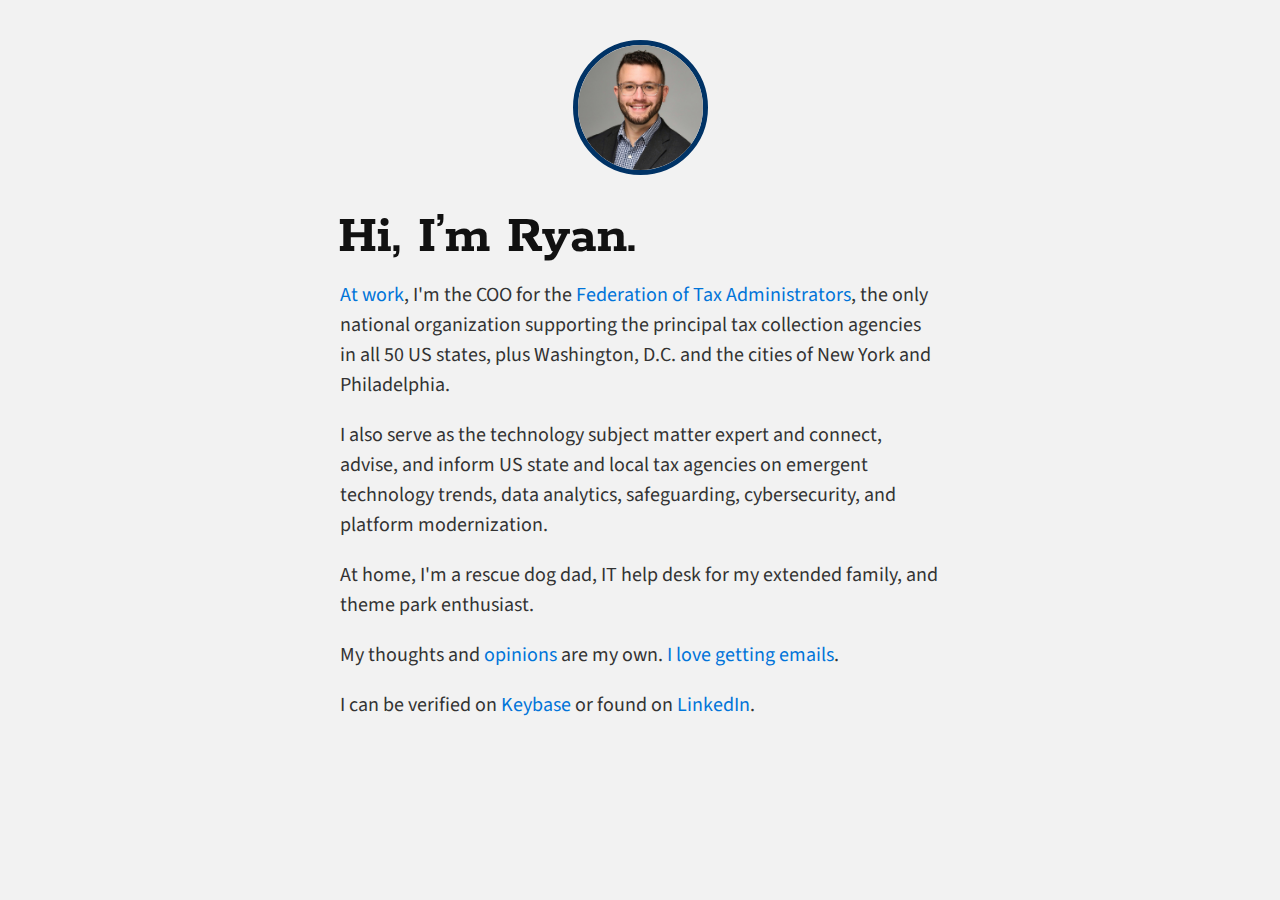
==== index.html @ d894a468 "Added profile image, updated copy and CSS for padding.  Padded h1 instead of image to preserve circu" ====
<!DOCTYPE html>
<html>
<head>
  <meta charset="utf-8">
  <meta http-equiv="X-UA-Compatible" content="IE=edge">
  <meta name="description" content="Ryan Minnick is a COO and technologist.">
  <meta name="viewport" content="width=device-width, initial-scale=1.0">
  <title>Ryan Minnick</title>
  <link rel="stylesheet" href="css/main.css">
</head>
<body>
  <div class="container">
    <img class="logo" src="img/RM-prof-sq.jpg" alt="RM Logo">
    <h1 id="hi-im-ryan">Hi, I’m <a href="https://keybase.io/ryanminnick">Ryan</a>.</h1>

<p><a href="https://linkedin.com/in/ryanminnick">At work</a>, I'm the COO for the <a href="http://taxadmin.org">Federation of Tax Administrators</a>, the only national organization supporting the principal tax collection agencies in all 50 US states, plus Washington, D.C. and the cities of New York and Philadelphia. 

<p>I also serve as the technology subject matter expert and connect, advise, and inform US state and local tax agencies on emergent technology trends, data analytics, safeguarding, cybersecurity, and platform modernization.

<p>At home, I'm a rescue dog dad, IT help desk for my extended family, and theme park enthusiast.

<p>My thoughts and <a href="https://twitter.com/ryanminnick">opinions</a> are my own.  <a href="mailto:ryan@rminnick.com">I love getting emails</a>.</p>

<p>I can be verified on <a href="https://keybase.io/ryanminnick">Keybase</a> or found on <a href="https://linkedin.com/in/ryanminnick">LinkedIn</a>.</p>

  </div>


</body>
</html>
---- css/main.css ----
/*! normalize.css v2.1.3 | MIT License | git.io/normalize */@import url(//fonts.googleapis.com/css?family=Source+Sans+Pro:400,700|Rokkitt:700);article,aside,details,figcaption,figure,footer,header,hgroup,main,nav,section,summary{display:block}audio,canvas,video{display:inline-block}audio:not([controls]){display:none;height:0}[hidden],template{display:none}html{font-family:sans-serif;-ms-text-size-adjust:100%;-webkit-text-size-adjust:100%}body{margin:0}a{background:transparent}a:focus{outline:thin dotted}a:active,a:hover{outline:0}h1{font-size:2em;margin:0.67em 0;padding:35px 0px 0px 0px}abbr[title]{border-bottom:1px dotted}b,strong{font-weight:bold}dfn{font-style:italic}hr{-moz-box-sizing:content-box;box-sizing:content-box;height:0}mark{background:#ff0;color:#000}code,kbd,pre,samp{font-family:monospace, serif;font-size:1em}pre{white-space:pre-wrap}q{quotes:"\201C" "\201D" "\2018" "\2019"}small{font-size:80%}sub,sup{font-size:75%;line-height:0;position:relative;vertical-align:baseline}sup{top:-0.5em}sub{bottom:-0.25em}img{border:0}svg:not(:root){overflow:hidden}figure{margin:0}fieldset{border:1px solid #c0c0c0;margin:0 2px;padding:0.35em 0.625em 0.75em}legend{border:0;padding:0}button,input,select,textarea{font-family:inherit;font-size:100%;margin:0}button,input{line-height:normal}button,select{text-transform:none}button,html input[type="button"],input[type="reset"],input[type="submit"]{-webkit-appearance:button;cursor:pointer}button[disabled],html input[disabled]{cursor:default}input[type="checkbox"],input[type="radio"]{box-sizing:border-box;padding:0}input[type="search"]{-webkit-appearance:textfield;-moz-box-sizing:content-box;-webkit-box-sizing:content-box;box-sizing:content-box}input[type="search"]::-webkit-search-cancel-button,input[type="search"]::-webkit-search-decoration{-webkit-appearance:none}button::-moz-focus-inner,input::-moz-focus-inner{border:0;padding:0}textarea{overflow:auto;vertical-align:top}table{border-collapse:collapse;border-spacing:0}.logo{width:100px;padding:0px 0px 20px 0px}html{font:16px/1.5 'Source Sans Pro', sans-serif}@media (min-width: 30rem){.logo{border-radius: 50%;border: 5px solid #003366;width:125px;padding:0px 0px 0px 0px}html{font-size:20px}}body{margin:2rem 0 1rem;color:#333;background-color:rgba(241,241,241,0.94)}@media (min-width: 30rem){body{margin-top:2rem;background-color:rgba(241,241,241,0.94)}}a{color:#0074d9;text-decoration:none}a:hover,a:focus{text-decoration:underline}h1,h2,h3,h4,h5,h6{font-family:Rokkitt, sans-serif;margin:0 0 0.5rem -0.1rem;line-height:1;color:#111;text-rendering:optimizeLegibility}h1{font-size:2rem;margin-bottom:.75rem}@media (min-width: 30rem){h1{font-size:2.75rem;margin-bottom:.75rem}}h1 a{color:inherit}h2{margin-top:2rem;font-size:1.25rem;margin-bottom:0.75rem}@media (min-width: 30rem){h2{margin-top:2.5rem;font-size:1.5rem;margin-bottom:1rem}}h3,h4,h5,h6{margin-top:1.5rem;font-size:1rem;text-transform:uppercase}p,ul,ol,dl,table,pre,blockquote{margin-top:0;margin-bottom:1rem}ul,ol{padding-left:1.5rem}dd{margin-left:1.5rem}blockquote{margin-left:0;margin-right:0;padding:.5rem 1rem;border-left:.25rem solid #ccc;color:#666}blockquote p:last-child{margin-bottom:0}hr{border:none;margin:1.5rem 0;border-bottom:1px solid #ccc;position:relative;top:-1px}.container img,.container iframe{max-width:100%}.container img{margin:0 auto;display:block}table{width:100%;border:1px solid #ccc;border-collapse:collapse}td,th{padding:.25rem .5rem;border:1px solid #ccc}pre,code{font-family:inherit;background-color:#eee}pre{padding:.5rem 1rem;font-size:0.8rem}code{padding:.1rem .25rem}pre>code{padding:0}.container{max-width:30rem;margin:0 auto;padding:0 1rem}.hll{background-color:#ffc}.c{color:#999}.err{color:#AA0000;background-color:#faa}.k{color:#006699}.o{color:#555}.cm{color:#0099FF;font-style:italic}.cp{color:#099}.c1{color:#999}.cs{color:#999}.gd{background-color:#FFCCCC;border:1px solid #c00}.ge{font-style:italic}.gr{color:red}.gh{color:#003300}.gi{background-color:#CCFFCC;border:1px solid #0c0}.go{color:#aaa}.gp{color:#000099}.gu{color:#003300}.gt{color:#9c6}.kc{color:#006699}.kd{color:#006699}.kn{color:#006699}.kp{color:#069}.kr{color:#006699}.kt{color:#007788}.m{color:#f60}.s{color:#d44950}.na{color:#4f9fcf}.nb{color:#366}.nc{color:#00AA88}.no{color:#360}.nd{color:#99f}.ni{color:#999999}.ne{color:#CC0000}.nf{color:#c0f}.nl{color:#99f}.nn{color:#00CCFF}.nt{color:#2f6f9f}.nv{color:#033}.ow{color:#000000}.w{color:#bbb}.mf{color:#f60}.mh{color:#f60}.mi{color:#f60}.mo{color:#f60}.sb{color:#c30}.sc{color:#c30}.sd{color:#CC3300;font-style:italic}.s2{color:#c30}.se{color:#CC3300}.sh{color:#c30}.si{color:#a00}.sx{color:#c30}.sr{color:#3aa}.s1{color:#c30}.ss{color:#fc3}.bp{color:#366}.vc{color:#033}.vg{color:#033}.vi{color:#033}.il{color:#f60}.css .o,.css .o+.nt,.css .nt+.nt{color:#999}
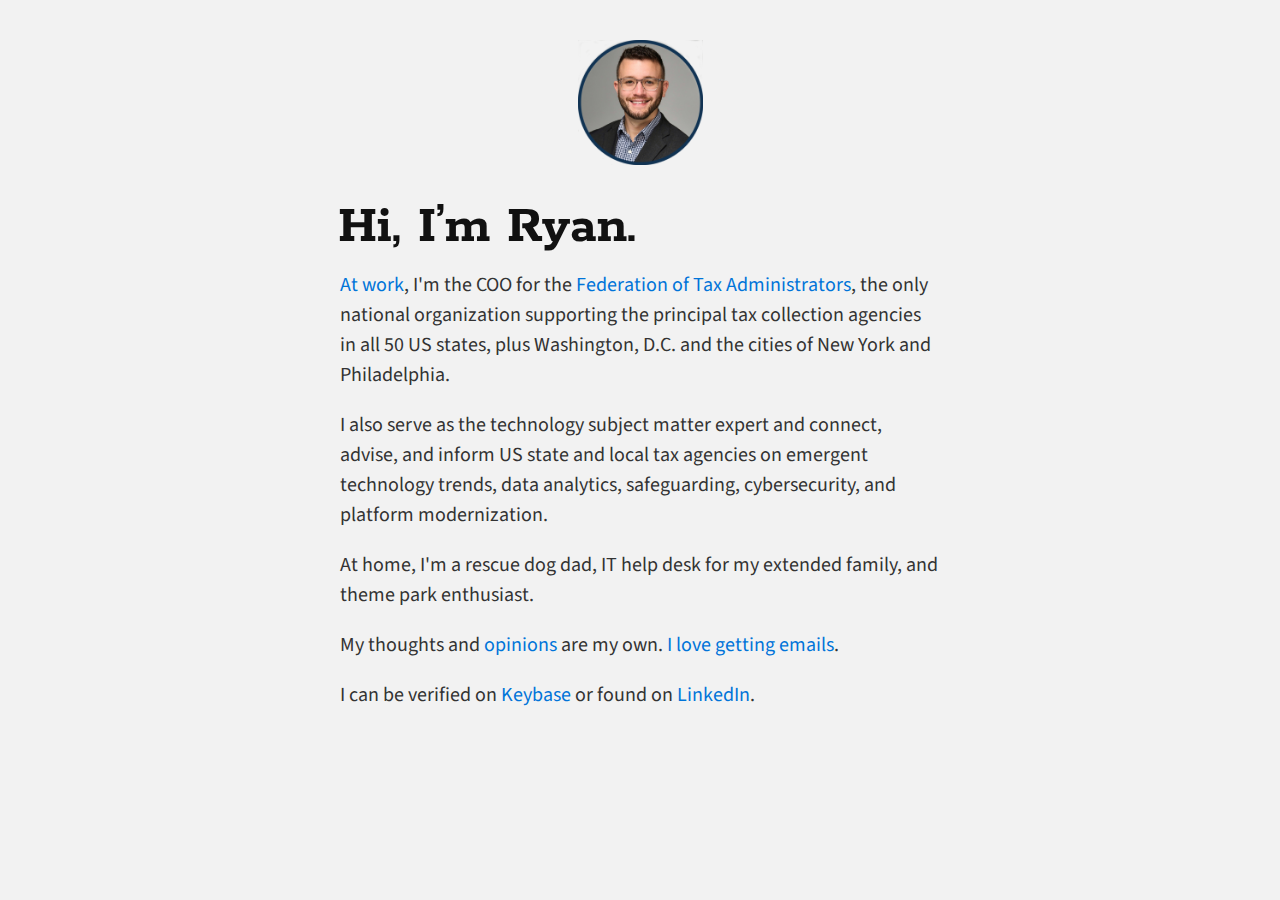
==== commit 446874a9: "Gave up on making CSS work for all broswers - just used custom shaped PNG for logo/profle." ====
--- a/index.html
+++ b/index.html
@@ -10,7 +10,7 @@
 </head>
 <body>
   <div class="container">
-    <img class="logo" src="img/RM-prof-sq.jpg" alt="RM Logo">
+    <img class="logo" src="img/RM-profile.png" alt="RM Logo">
     <h1 id="hi-im-ryan">Hi, I’m <a href="https://keybase.io/ryanminnick">Ryan</a>.</h1>
 
 <p><a href="https://linkedin.com/in/ryanminnick">At work</a>, I'm the COO for the <a href="http://taxadmin.org">Federation of Tax Administrators</a>, the only national organization supporting the principal tax collection agencies in all 50 US states, plus Washington, D.C. and the cities of New York and Philadelphia. 
--- a/css/main.css
+++ b/css/main.css
@@ -1 +1 @@
-/*! normalize.css v2.1.3 | MIT License | git.io/normalize */@import url(//fonts.googleapis.com/css?family=Source+Sans+Pro:400,700|Rokkitt:700);article,aside,details,figcaption,figure,footer,header,hgroup,main,nav,section,summary{display:block}audio,canvas,video{display:inline-block}audio:not([controls]){display:none;height:0}[hidden],template{display:none}html{font-family:sans-serif;-ms-text-size-adjust:100%;-webkit-text-size-adjust:100%}body{margin:0}a{background:transparent}a:focus{outline:thin dotted}a:active,a:hover{outline:0}h1{font-size:2em;margin:0.67em 0;padding:35px 0px 0px 0px}abbr[title]{border-bottom:1px dotted}b,strong{font-weight:bold}dfn{font-style:italic}hr{-moz-box-sizing:content-box;box-sizing:content-box;height:0}mark{background:#ff0;color:#000}code,kbd,pre,samp{font-family:monospace, serif;font-size:1em}pre{white-space:pre-wrap}q{quotes:"\201C" "\201D" "\2018" "\2019"}small{font-size:80%}sub,sup{font-size:75%;line-height:0;position:relative;vertical-align:baseline}sup{top:-0.5em}sub{bottom:-0.25em}img{border:0}svg:not(:root){overflow:hidden}figure{margin:0}fieldset{border:1px solid #c0c0c0;margin:0 2px;padding:0.35em 0.625em 0.75em}legend{border:0;padding:0}button,input,select,textarea{font-family:inherit;font-size:100%;margin:0}button,input{line-height:normal}button,select{text-transform:none}button,html input[type="button"],input[type="reset"],input[type="submit"]{-webkit-appearance:button;cursor:pointer}button[disabled],html input[disabled]{cursor:default}input[type="checkbox"],input[type="radio"]{box-sizing:border-box;padding:0}input[type="search"]{-webkit-appearance:textfield;-moz-box-sizing:content-box;-webkit-box-sizing:content-box;box-sizing:content-box}input[type="search"]::-webkit-search-cancel-button,input[type="search"]::-webkit-search-decoration{-webkit-appearance:none}button::-moz-focus-inner,input::-moz-focus-inner{border:0;padding:0}textarea{overflow:auto;vertical-align:top}table{border-collapse:collapse;border-spacing:0}.logo{width:100px;padding:0px 0px 20px 0px}html{font:16px/1.5 'Source Sans Pro', sans-serif}@media (min-width: 30rem){.logo{border-radius: 50%;border: 5px solid #003366;width:125px;padding:0px 0px 0px 0px}html{font-size:20px}}body{margin:2rem 0 1rem;color:#333;background-color:rgba(241,241,241,0.94)}@media (min-width: 30rem){body{margin-top:2rem;background-color:rgba(241,241,241,0.94)}}a{color:#0074d9;text-decoration:none}a:hover,a:focus{text-decoration:underline}h1,h2,h3,h4,h5,h6{font-family:Rokkitt, sans-serif;margin:0 0 0.5rem -0.1rem;line-height:1;color:#111;text-rendering:optimizeLegibility}h1{font-size:2rem;margin-bottom:.75rem}@media (min-width: 30rem){h1{font-size:2.75rem;margin-bottom:.75rem}}h1 a{color:inherit}h2{margin-top:2rem;font-size:1.25rem;margin-bottom:0.75rem}@media (min-width: 30rem){h2{margin-top:2.5rem;font-size:1.5rem;margin-bottom:1rem}}h3,h4,h5,h6{margin-top:1.5rem;font-size:1rem;text-transform:uppercase}p,ul,ol,dl,table,pre,blockquote{margin-top:0;margin-bottom:1rem}ul,ol{padding-left:1.5rem}dd{margin-left:1.5rem}blockquote{margin-left:0;margin-right:0;padding:.5rem 1rem;border-left:.25rem solid #ccc;color:#666}blockquote p:last-child{margin-bottom:0}hr{border:none;margin:1.5rem 0;border-bottom:1px solid #ccc;position:relative;top:-1px}.container img,.container iframe{max-width:100%}.container img{margin:0 auto;display:block}table{width:100%;border:1px solid #ccc;border-collapse:collapse}td,th{padding:.25rem .5rem;border:1px solid #ccc}pre,code{font-family:inherit;background-color:#eee}pre{padding:.5rem 1rem;font-size:0.8rem}code{padding:.1rem .25rem}pre>code{padding:0}.container{max-width:30rem;margin:0 auto;padding:0 1rem}.hll{background-color:#ffc}.c{color:#999}.err{color:#AA0000;background-color:#faa}.k{color:#006699}.o{color:#555}.cm{color:#0099FF;font-style:italic}.cp{color:#099}.c1{color:#999}.cs{color:#999}.gd{background-color:#FFCCCC;border:1px solid #c00}.ge{font-style:italic}.gr{color:red}.gh{color:#003300}.gi{background-color:#CCFFCC;border:1px solid #0c0}.go{color:#aaa}.gp{color:#000099}.gu{color:#003300}.gt{color:#9c6}.kc{color:#006699}.kd{color:#006699}.kn{color:#006699}.kp{color:#069}.kr{color:#006699}.kt{color:#007788}.m{color:#f60}.s{color:#d44950}.na{color:#4f9fcf}.nb{color:#366}.nc{color:#00AA88}.no{color:#360}.nd{color:#99f}.ni{color:#999999}.ne{color:#CC0000}.nf{color:#c0f}.nl{color:#99f}.nn{color:#00CCFF}.nt{color:#2f6f9f}.nv{color:#033}.ow{color:#000000}.w{color:#bbb}.mf{color:#f60}.mh{color:#f60}.mi{color:#f60}.mo{color:#f60}.sb{color:#c30}.sc{color:#c30}.sd{color:#CC3300;font-style:italic}.s2{color:#c30}.se{color:#CC3300}.sh{color:#c30}.si{color:#a00}.sx{color:#c30}.sr{color:#3aa}.s1{color:#c30}.ss{color:#fc3}.bp{color:#366}.vc{color:#033}.vg{color:#033}.vi{color:#033}.il{color:#f60}.css .o,.css .o+.nt,.css .nt+.nt{color:#999}
+/*! normalize.css v2.1.3 | MIT License | git.io/normalize */@import url(//fonts.googleapis.com/css?family=Source+Sans+Pro:400,700|Rokkitt:700);article,aside,details,figcaption,figure,footer,header,hgroup,main,nav,section,summary{display:block}audio,canvas,video{display:inline-block}audio:not([controls]){display:none;height:0}[hidden],template{display:none}html{font-family:sans-serif;-ms-text-size-adjust:100%;-webkit-text-size-adjust:100%}body{margin:0}a{background:transparent}a:focus{outline:thin dotted}a:active,a:hover{outline:0}h1{font-size:2em;margin:0.67em 0;padding:35px 0px 0px 0px}abbr[title]{border-bottom:1px dotted}b,strong{font-weight:bold}dfn{font-style:italic}hr{-moz-box-sizing:content-box;box-sizing:content-box;height:0}mark{background:#ff0;color:#000}code,kbd,pre,samp{font-family:monospace, serif;font-size:1em}pre{white-space:pre-wrap}q{quotes:"\201C" "\201D" "\2018" "\2019"}small{font-size:80%}sub,sup{font-size:75%;line-height:0;position:relative;vertical-align:baseline}sup{top:-0.5em}sub{bottom:-0.25em}img{border:0}svg:not(:root){overflow:hidden}figure{margin:0}fieldset{border:1px solid #c0c0c0;margin:0 2px;padding:0.35em 0.625em 0.75em}legend{border:0;padding:0}button,input,select,textarea{font-family:inherit;font-size:100%;margin:0}button,input{line-height:normal}button,select{text-transform:none}button,html input[type="button"],input[type="reset"],input[type="submit"]{-webkit-appearance:button;cursor:pointer}button[disabled],html input[disabled]{cursor:default}input[type="checkbox"],input[type="radio"]{box-sizing:border-box;padding:0}input[type="search"]{-webkit-appearance:textfield;-moz-box-sizing:content-box;-webkit-box-sizing:content-box;box-sizing:content-box}input[type="search"]::-webkit-search-cancel-button,input[type="search"]::-webkit-search-decoration{-webkit-appearance:none}button::-moz-focus-inner,input::-moz-focus-inner{border:0;padding:0}textarea{overflow:auto;vertical-align:top}table{border-collapse:collapse;border-spacing:0}.logo-old{width:100px;padding:0px 0px 20px 0px}html{font:16px/1.5 'Source Sans Pro', sans-serif}@media (min-width: 30rem){.logo{width:125px;padding:0px 0px 0px 0px}html{font-size:20px}}body{margin:2rem 0 1rem;color:#333;background-color:rgba(241,241,241,0.94)}@media (min-width: 30rem){body{margin-top:2rem;background-color:rgba(241,241,241,0.94)}}a{color:#0074d9;text-decoration:none}a:hover,a:focus{text-decoration:underline}h1,h2,h3,h4,h5,h6{font-family:Rokkitt, sans-serif;margin:0 0 0.5rem -0.1rem;line-height:1;color:#111;text-rendering:optimizeLegibility}h1{font-size:2rem;margin-bottom:.75rem}@media (min-width: 30rem){h1{font-size:2.75rem;margin-bottom:.75rem}}h1 a{color:inherit}h2{margin-top:2rem;font-size:1.25rem;margin-bottom:0.75rem}@media (min-width: 30rem){h2{margin-top:2.5rem;font-size:1.5rem;margin-bottom:1rem}}h3,h4,h5,h6{margin-top:1.5rem;font-size:1rem;text-transform:uppercase}p,ul,ol,dl,table,pre,blockquote{margin-top:0;margin-bottom:1rem}ul,ol{padding-left:1.5rem}dd{margin-left:1.5rem}blockquote{margin-left:0;margin-right:0;padding:.5rem 1rem;border-left:.25rem solid #ccc;color:#666}blockquote p:last-child{margin-bottom:0}hr{border:none;margin:1.5rem 0;border-bottom:1px solid #ccc;position:relative;top:-1px}.container img,.container iframe{max-width:100%}.container img{margin:0 auto;display:block}table{width:100%;border:1px solid #ccc;border-collapse:collapse}td,th{padding:.25rem .5rem;border:1px solid #ccc}pre,code{font-family:inherit;background-color:#eee}pre{padding:.5rem 1rem;font-size:0.8rem}code{padding:.1rem .25rem}pre>code{padding:0}.container{max-width:30rem;margin:0 auto;padding:0 1rem}.hll{background-color:#ffc}.c{color:#999}.err{color:#AA0000;background-color:#faa}.k{color:#006699}.o{color:#555}.cm{color:#0099FF;font-style:italic}.cp{color:#099}.c1{color:#999}.cs{color:#999}.gd{background-color:#FFCCCC;border:1px solid #c00}.ge{font-style:italic}.gr{color:red}.gh{color:#003300}.gi{background-color:#CCFFCC;border:1px solid #0c0}.go{color:#aaa}.gp{color:#000099}.gu{color:#003300}.gt{color:#9c6}.kc{color:#006699}.kd{color:#006699}.kn{color:#006699}.kp{color:#069}.kr{color:#006699}.kt{color:#007788}.m{color:#f60}.s{color:#d44950}.na{color:#4f9fcf}.nb{color:#366}.nc{color:#00AA88}.no{color:#360}.nd{color:#99f}.ni{color:#999999}.ne{color:#CC0000}.nf{color:#c0f}.nl{color:#99f}.nn{color:#00CCFF}.nt{color:#2f6f9f}.nv{color:#033}.ow{color:#000000}.w{color:#bbb}.mf{color:#f60}.mh{color:#f60}.mi{color:#f60}.mo{color:#f60}.sb{color:#c30}.sc{color:#c30}.sd{color:#CC3300;font-style:italic}.s2{color:#c30}.se{color:#CC3300}.sh{color:#c30}.si{color:#a00}.sx{color:#c30}.sr{color:#3aa}.s1{color:#c30}.ss{color:#fc3}.bp{color:#366}.vc{color:#033}.vg{color:#033}.vi{color:#033}.il{color:#f60}.css .o,.css .o+.nt,.css .nt+.nt{color:#999}
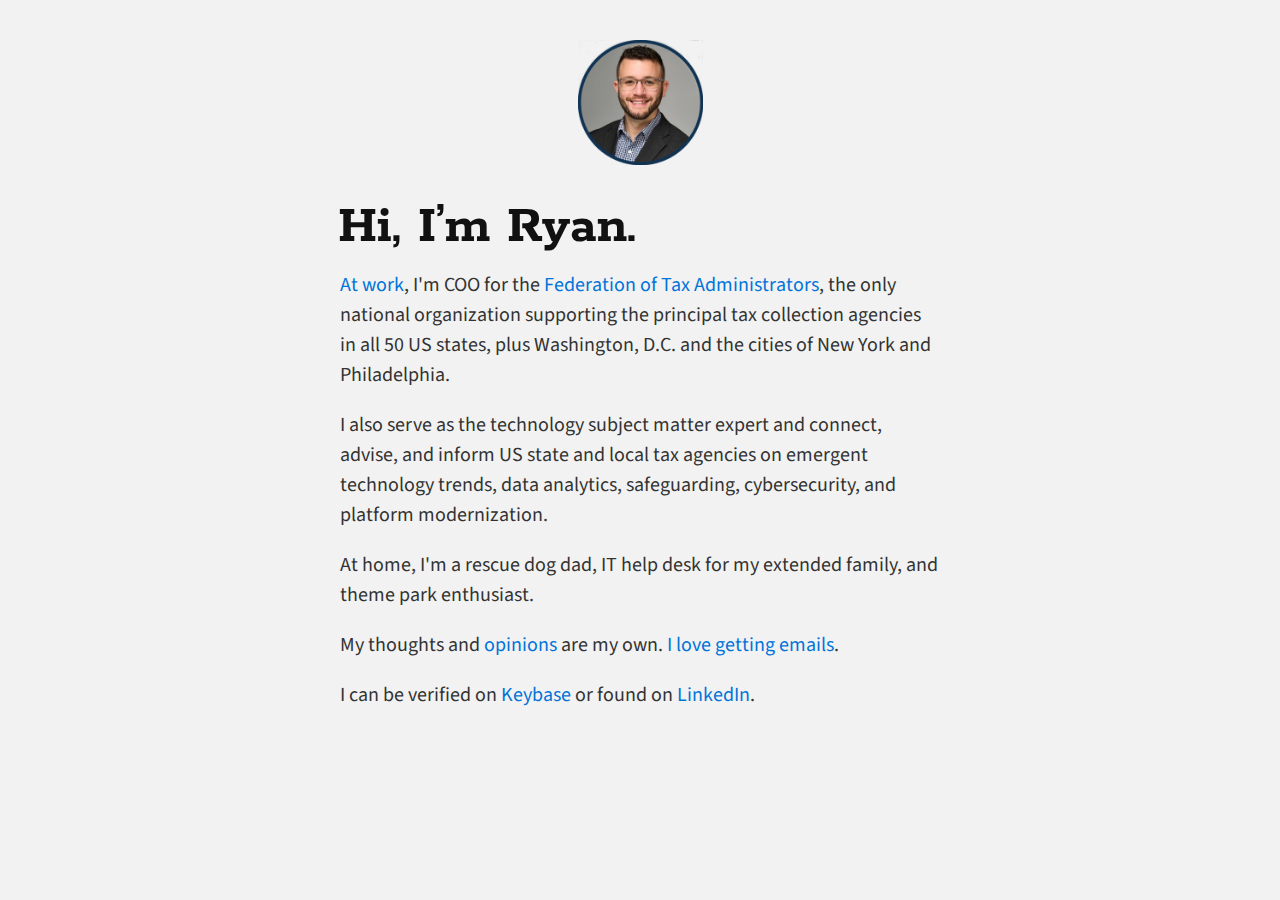
==== commit 46378ad3: "Small typo edit" ====
--- a/index.html
+++ b/index.html
@@ -13,7 +13,7 @@
     <img class="logo" src="img/RM-profile.png" alt="RM Logo">
     <h1 id="hi-im-ryan">Hi, I’m <a href="https://keybase.io/ryanminnick">Ryan</a>.</h1>
 
-<p><a href="https://linkedin.com/in/ryanminnick">At work</a>, I'm the COO for the <a href="http://taxadmin.org">Federation of Tax Administrators</a>, the only national organization supporting the principal tax collection agencies in all 50 US states, plus Washington, D.C. and the cities of New York and Philadelphia. 
+<p><a href="https://linkedin.com/in/ryanminnick">At work</a>, I'm COO for the <a href="http://taxadmin.org">Federation of Tax Administrators</a>, the only national organization supporting the principal tax collection agencies in all 50 US states, plus Washington, D.C. and the cities of New York and Philadelphia. 
 
 <p>I also serve as the technology subject matter expert and connect, advise, and inform US state and local tax agencies on emergent technology trends, data analytics, safeguarding, cybersecurity, and platform modernization.
 
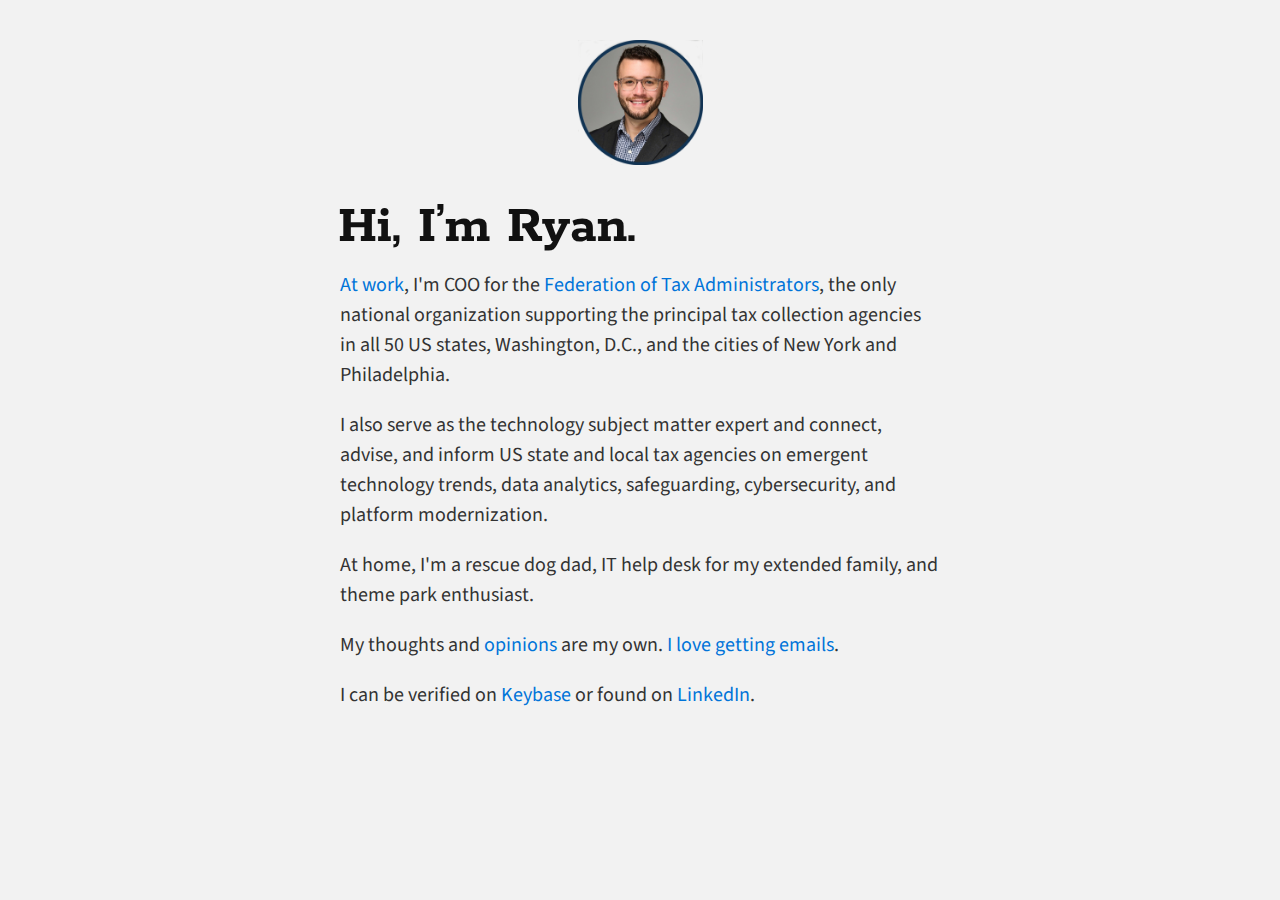
==== commit aeb2fdf5: "Other typos" ====
--- a/index.html
+++ b/index.html
@@ -13,7 +13,7 @@
     <img class="logo" src="img/RM-profile.png" alt="RM Logo">
     <h1 id="hi-im-ryan">Hi, I’m <a href="https://keybase.io/ryanminnick">Ryan</a>.</h1>
 
-<p><a href="https://linkedin.com/in/ryanminnick">At work</a>, I'm COO for the <a href="http://taxadmin.org">Federation of Tax Administrators</a>, the only national organization supporting the principal tax collection agencies in all 50 US states, plus Washington, D.C. and the cities of New York and Philadelphia. 
+<p><a href="https://linkedin.com/in/ryanminnick">At work</a>, I'm COO for the <a href="http://taxadmin.org">Federation of Tax Administrators</a>, the only national organization supporting the principal tax collection agencies in all 50 US states, Washington, D.C., and the cities of New York and Philadelphia. 
 
 <p>I also serve as the technology subject matter expert and connect, advise, and inform US state and local tax agencies on emergent technology trends, data analytics, safeguarding, cybersecurity, and platform modernization.
 
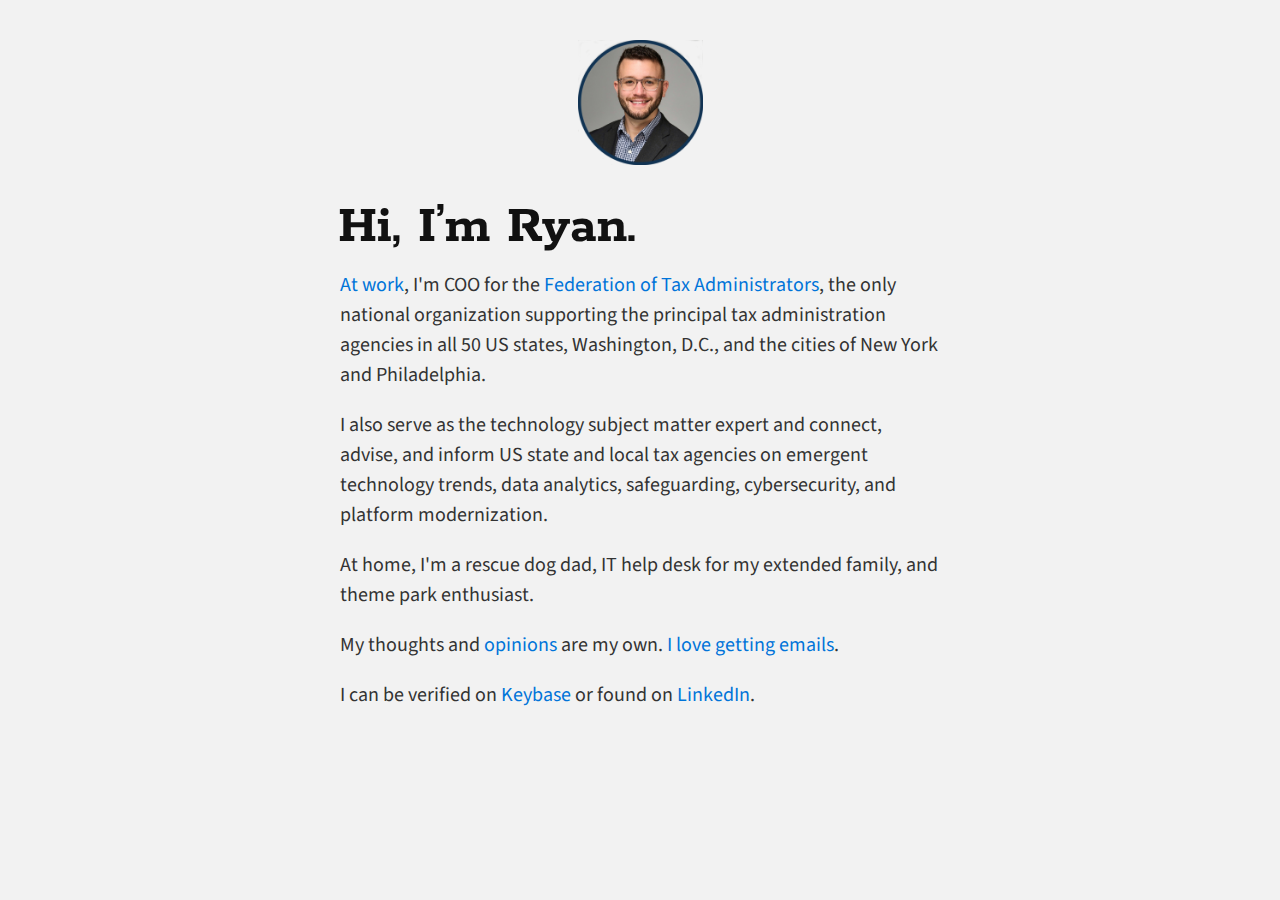
==== commit 00779256: "Change “collection” to “administration” as it is more accurate." ====
--- a/index.html
+++ b/index.html
@@ -13,7 +13,7 @@
     <img class="logo" src="img/RM-profile.png" alt="RM Logo">
     <h1 id="hi-im-ryan">Hi, I’m <a href="https://keybase.io/ryanminnick">Ryan</a>.</h1>
 
-<p><a href="https://linkedin.com/in/ryanminnick">At work</a>, I'm COO for the <a href="http://taxadmin.org">Federation of Tax Administrators</a>, the only national organization supporting the principal tax collection agencies in all 50 US states, Washington, D.C., and the cities of New York and Philadelphia. 
+<p><a href="https://linkedin.com/in/ryanminnick">At work</a>, I'm COO for the <a href="http://taxadmin.org">Federation of Tax Administrators</a>, the only national organization supporting the principal tax administration agencies in all 50 US states, Washington, D.C., and the cities of New York and Philadelphia. 
 
 <p>I also serve as the technology subject matter expert and connect, advise, and inform US state and local tax agencies on emergent technology trends, data analytics, safeguarding, cybersecurity, and platform modernization.
 
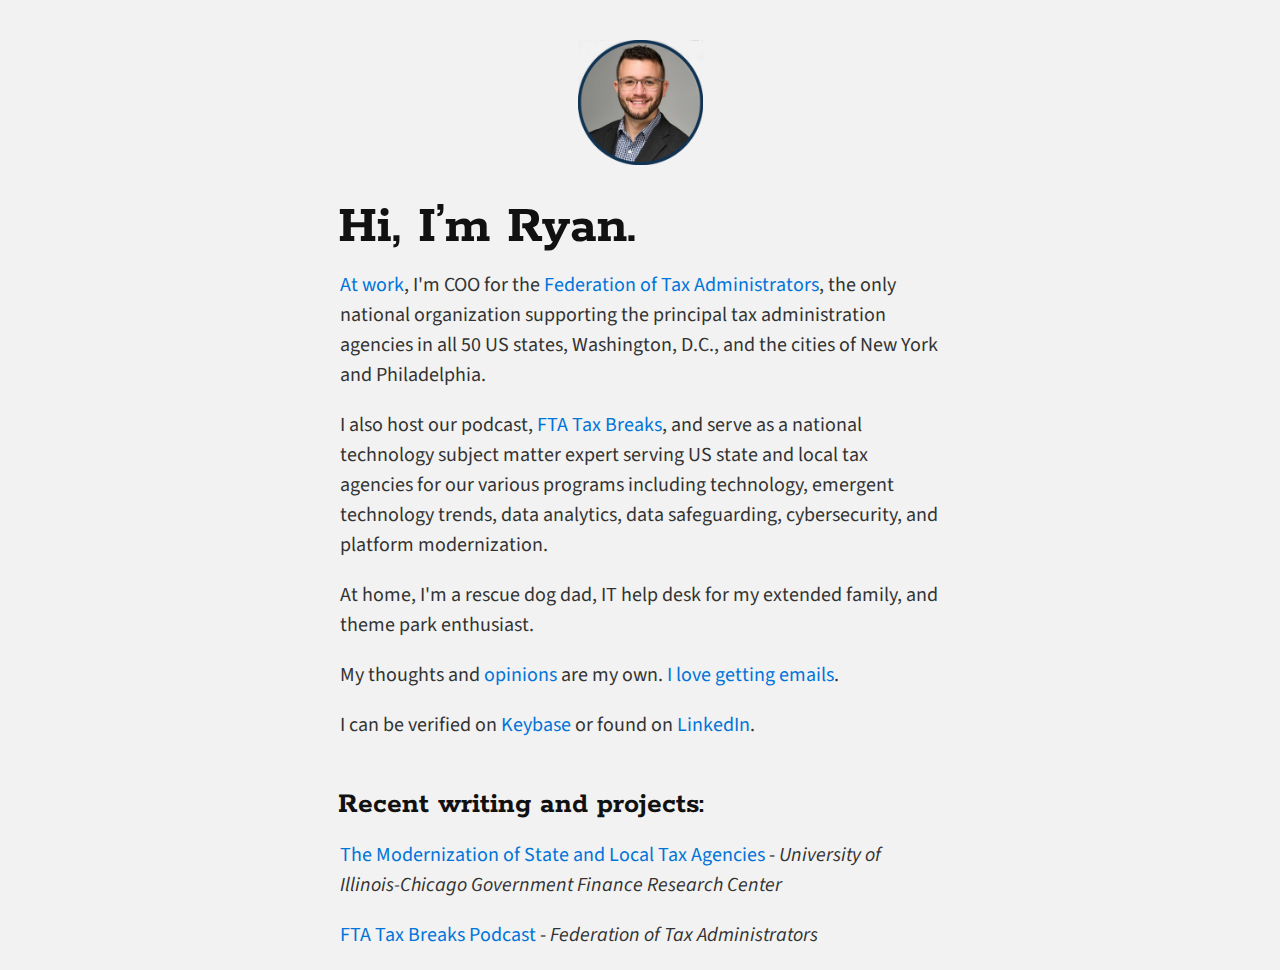
==== commit 9cd13313: "Update homepage with recent work" ====
--- a/index.html
+++ b/index.html
@@ -13,16 +13,21 @@
     <img class="logo" src="img/RM-profile.png" alt="RM Logo">
     <h1 id="hi-im-ryan">Hi, I’m <a href="https://keybase.io/ryanminnick">Ryan</a>.</h1>
 
-<p><a href="https://linkedin.com/in/ryanminnick">At work</a>, I'm COO for the <a href="http://taxadmin.org">Federation of Tax Administrators</a>, the only national organization supporting the principal tax administration agencies in all 50 US states, Washington, D.C., and the cities of New York and Philadelphia. 
+<p><a href="https://linkedin.com/in/ryanminnick">At work</a>, I'm COO for the <a href="http://taxadmin.org">Federation of Tax Administrators</a>, the only national organization supporting the principal tax administration agencies in all 50 US states, Washington, D.C., and the cities of New York and Philadelphia.
 
-<p>I also serve as the technology subject matter expert and connect, advise, and inform US state and local tax agencies on emergent technology trends, data analytics, safeguarding, cybersecurity, and platform modernization.
+<p>I also host our podcast, <a href="https://rss.com/podcast/taxbreaks">FTA Tax Breaks</a>, and serve as a national technology subject matter expert serving US state and local tax agencies for our various programs including technology, emergent technology trends, data analytics, data safeguarding, cybersecurity, and platform modernization.
 
 <p>At home, I'm a rescue dog dad, IT help desk for my extended family, and theme park enthusiast.
 
-<p>My thoughts and <a href="https://twitter.com/ryanminnick">opinions</a> are my own.  <a href="mailto:ryan@rminnick.com">I love getting emails</a>.</p>
+<p>My thoughts and <a href="https://post.news/@/ryanminnick">opinions</a> are my own.  <a href="mailto:ryan@rminnick.com">I love getting emails</a>.</p>
 
 <p>I can be verified on <a href="https://keybase.io/ryanminnick">Keybase</a> or found on <a href="https://linkedin.com/in/ryanminnick">LinkedIn</a>.</p>
 
+<h2>Recent writing and projects:</h2>
+
+<p><a href="https://gfrc.uic.edu/the-government-finance-research-blog/the-modernization-of-state-and-local-tax-agencies/">The Modernization of State and Local Tax Agencies</a> - <em>University of Illinois-Chicago Government Finance Research Center</em></p>
+
+<p><a href="https://rss.com/podcast/taxbreaks">FTA Tax Breaks Podcast</a> - <em>Federation of Tax Administrators</em> 
   </div>
 
 
